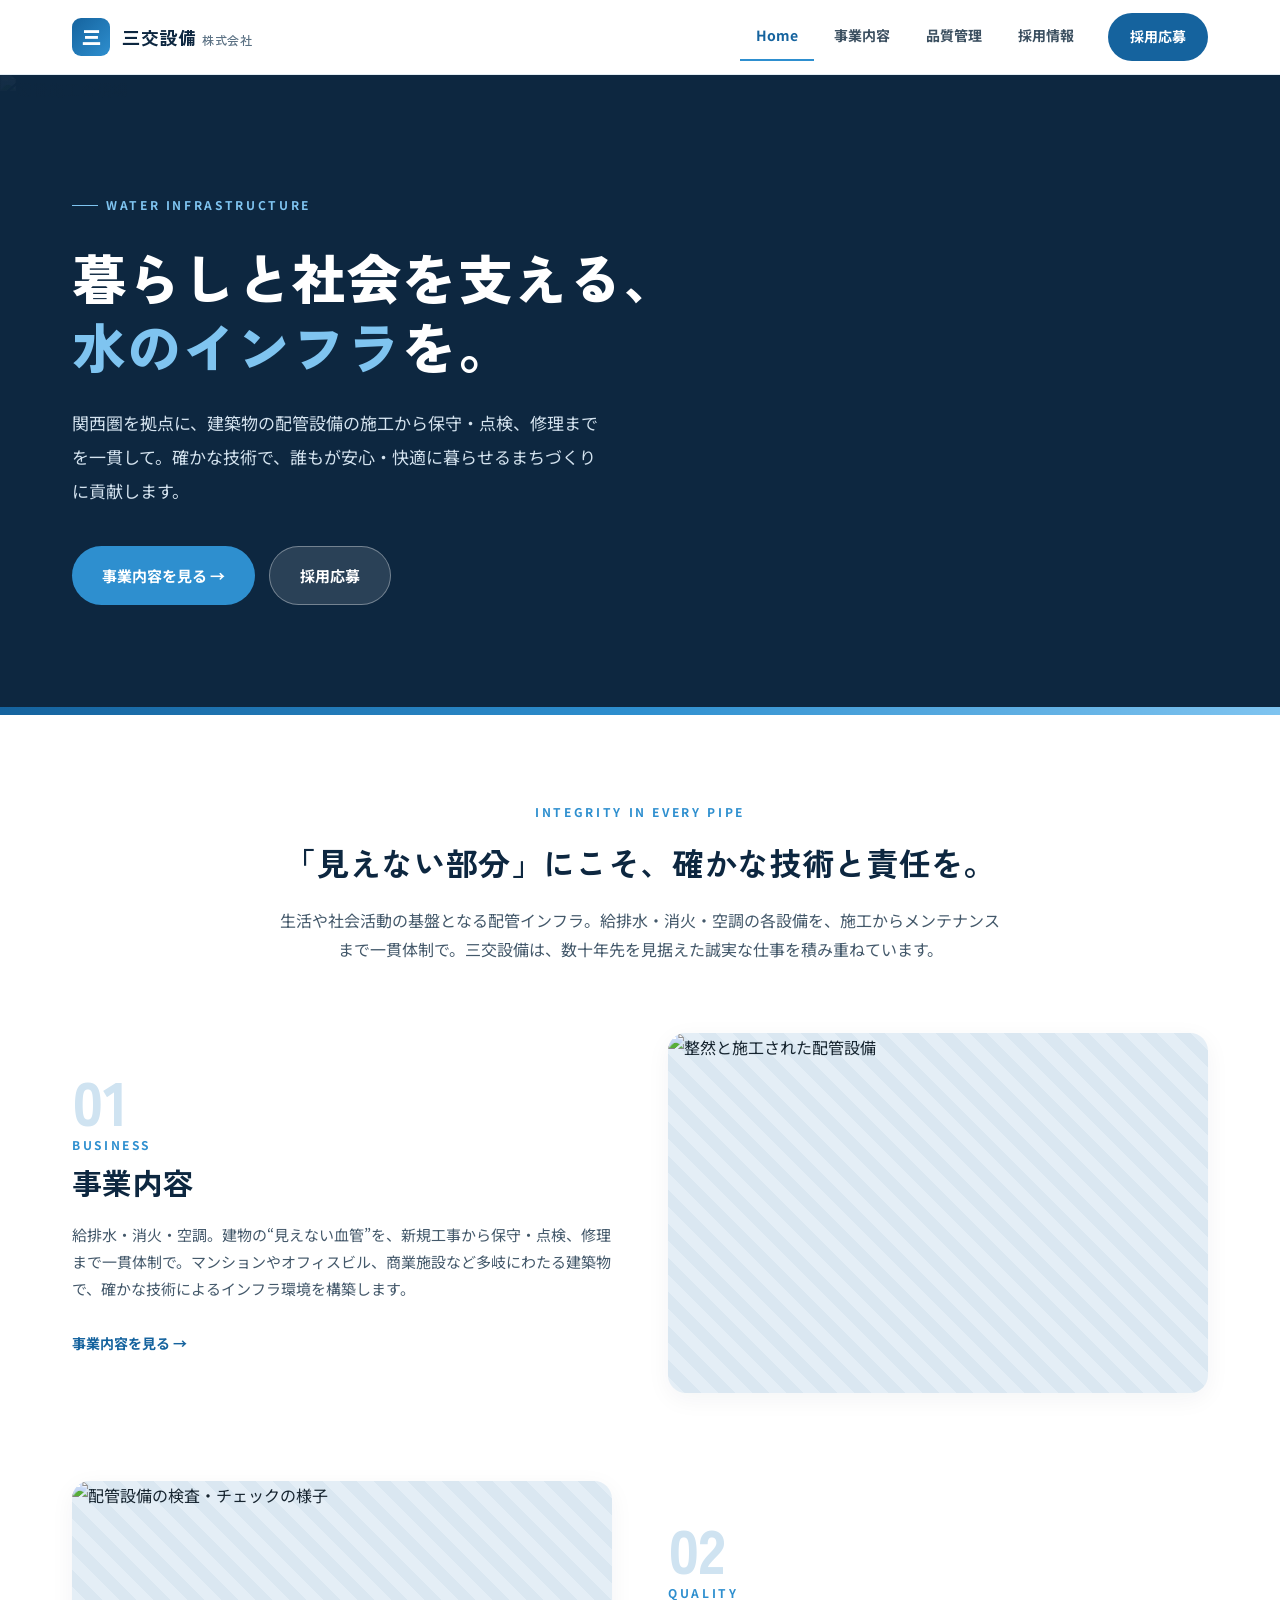
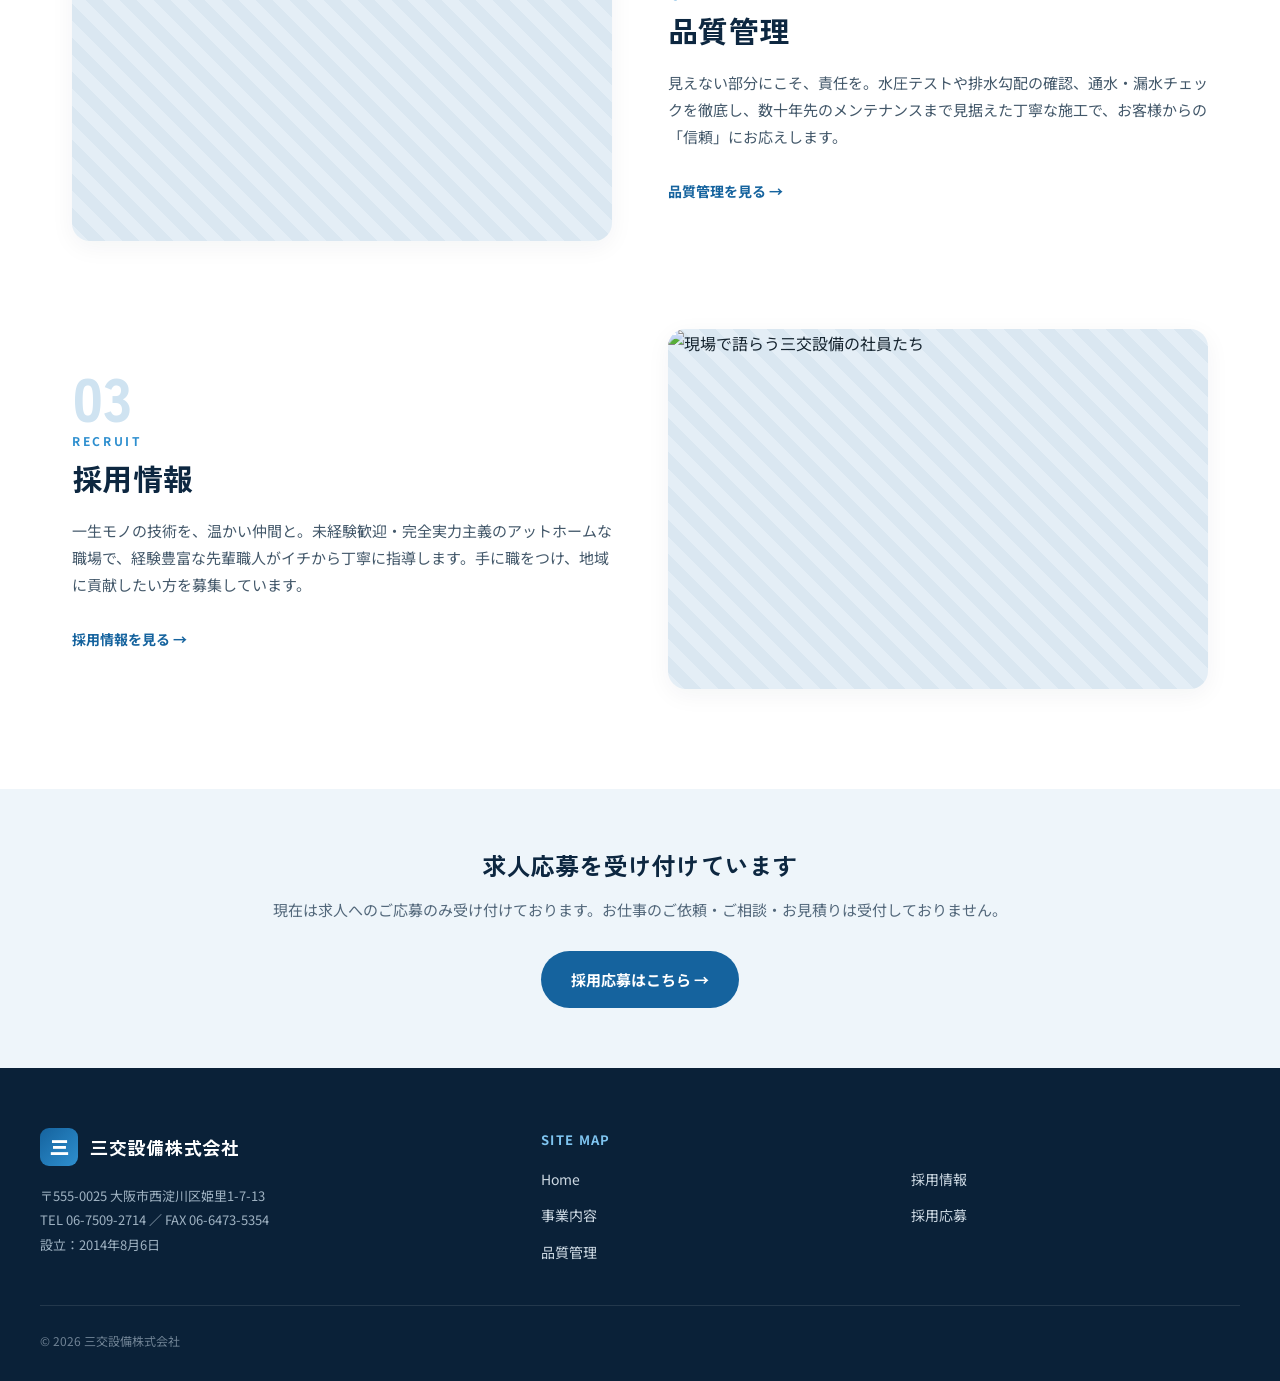
==== index.html @ 6657a8ba "feat: wire the recruitment form to a Google Apps Script endpoint" ====
<!DOCTYPE html>
<html lang="ja">
<head>
  <meta charset="utf-8">
  <meta name="viewport" content="width=device-width, initial-scale=1">
  <title>三交設備株式会社 ｜ 暮らしと社会を支える水のインフラを</title>
  <meta name="description" content="関西圏を拠点に、給排水・消火・空調の配管設備の施工から保守・点検、修理までを一貫して。確かな技術で安心・快適なまちづくりに貢献する三交設備株式会社のコーポレートサイトです。">
  <meta name="theme-color" content="#0d2740">
  <link rel="icon" href="assets/favicon.svg">
  <link rel="canonical" href="https://sanko-setsubi-corp.com/">
  <meta property="og:type" content="website">
  <meta property="og:site_name" content="三交設備株式会社">
  <meta property="og:locale" content="ja_JP">
  <meta property="og:url" content="https://sanko-setsubi-corp.com/">
  <meta property="og:title" content="三交設備株式会社 ｜ 暮らしと社会を支える水のインフラを">
  <meta property="og:description" content="関西圏を拠点に、給排水・消火・空調の配管設備の施工から保守・点検、修理までを一貫して。確かな技術で安心・快適なまちづくりに貢献します。">
  <meta property="og:image" content="https://sanko-setsubi-corp.com/assets/images/hero-piping.jpeg">
  <meta name="twitter:card" content="summary_large_image">
  <link rel="preconnect" href="https://fonts.googleapis.com">
  <link rel="preconnect" href="https://fonts.gstatic.com" crossorigin>
  <link href="https://fonts.googleapis.com/css2?family=Zen+Kaku+Gothic+New:wght@400;500;700;900&family=Noto+Sans+JP:wght@400;500;700&display=swap" rel="stylesheet">
  <link rel="stylesheet" href="assets/css/styles.css">
  <script src="assets/js/main.js" defer></script>
  <script type="application/ld+json">
  {
    "@context": "https://schema.org",
    "@graph": [
      {
        "@type": ["Organization", "LocalBusiness", "Plumber"],
        "@id": "https://sanko-setsubi-corp.com/#organization",
        "name": "三交設備株式会社",
        "alternateName": "三交設備",
        "url": "https://sanko-setsubi-corp.com/",
        "image": "https://sanko-setsubi-corp.com/assets/images/hero-piping.jpeg",
        "description": "関西圏を拠点に、給排水衛生設備・消火設備・空調設備の配管工事の施工から保守・点検、修理までを一貫して手がける設備工事会社です。",
        "telephone": "+81-6-7509-2714",
        "faxNumber": "+81-6-6473-5354",
        "email": "sanko_watanabe@maia.eonet.ne.jp",
        "foundingDate": "2014-08-06",
        "address": {
          "@type": "PostalAddress",
          "postalCode": "555-0025",
          "addressCountry": "JP",
          "addressRegion": "大阪府",
          "addressLocality": "大阪市西淀川区",
          "streetAddress": "姫里1-7-13"
        },
        "areaServed": {
          "@type": "Place",
          "name": "近畿圏"
        },
        "openingHoursSpecification": [
          {
            "@type": "OpeningHoursSpecification",
            "dayOfWeek": ["Monday", "Tuesday", "Wednesday", "Thursday", "Friday", "Saturday"],
            "opens": "08:00",
            "closes": "17:00"
          }
        ],
        "knowsAbout": ["給排水衛生設備工事", "消火設備配管工事", "空調配管設備工事"]
      },
      {
        "@type": "WebSite",
        "@id": "https://sanko-setsubi-corp.com/#website",
        "url": "https://sanko-setsubi-corp.com/",
        "name": "三交設備株式会社",
        "inLanguage": "ja",
        "publisher": { "@id": "https://sanko-setsubi-corp.com/#organization" }
      }
    ]
  }
  </script>
</head>
<body>
<div class="page">

  <!-- ============ HEADER ============ -->
  <header class="site-header">
    <div class="site-header__inner">
      <a class="brand" href="index.html">
        <span class="brand__mark">三</span>
        <span class="brand__name">三交設備<small>株式会社</small></span>
      </a>
      <button class="nav-toggle" type="button" aria-label="メニューを開閉" aria-expanded="false" aria-controls="site-nav">
        <span></span><span></span><span></span>
      </button>
      <nav class="nav" id="site-nav">
        <a class="nav__link is-active" href="index.html">Home</a>
        <a class="nav__link" href="business.html">事業内容</a>
        <a class="nav__link" href="quality.html">品質管理</a>
        <a class="nav__link" href="recruit.html">採用情報</a>
        <a class="nav__cta" href="contact.html">採用応募</a>
      </nav>
    </div>
  </header>

  <main class="main page-enter">

    <!-- HERO -->
    <section class="hero">
      <img class="hero__img" src="assets/images/hero-piping.jpeg" alt="配管施工の現場" width="1600" height="1066" fetchpriority="high">
      <div class="hero__overlay"></div>
      <div class="hero__inner">
        <div class="hero__content">
          <div class="hero__eyebrow">WATER INFRASTRUCTURE</div>
          <h1 class="hero__title">暮らしと社会を支える、<br><em>水のインフラ</em>を。</h1>
          <p class="hero__text">関西圏を拠点に、建築物の配管設備の施工から保守・点検、修理までを一貫して。確かな技術で、誰もが安心・快適に暮らせるまちづくりに貢献します。</p>
          <div class="hero__actions">
            <a class="btn btn--accent" href="business.html">事業内容を見る →</a>
            <a class="btn btn--ghost" href="contact.html">採用応募</a>
          </div>
        </div>
      </div>
      <div class="hero__bar"></div>
    </section>

    <!-- INTRO -->
    <section class="intro">
      <div class="eyebrow">INTEGRITY IN EVERY PIPE</div>
      <h2>「見えない部分」にこそ、確かな技術と責任を。</h2>
      <p>生活や社会活動の基盤となる配管インフラ。給排水・消火・空調の各設備を、施工からメンテナンスまで一貫体制で。三交設備は、数十年先を見据えた誠実な仕事を積み重ねています。</p>
    </section>

    <!-- FEATURE ROWS（交互フルワイド） -->
    <section class="features">

      <a class="feature" href="business.html">
        <div class="feature__text">
          <div class="feature__num">01</div>
          <div class="eyebrow">BUSINESS</div>
          <h2>事業内容</h2>
          <p>給排水・消火・空調。建物の“見えない血管”を、新規工事から保守・点検、修理まで一貫体制で。マンションやオフィスビル、商業施設など多岐にわたる建築物で、確かな技術によるインフラ環境を構築します。</p>
          <span class="text-link">事業内容を見る →</span>
        </div>
        <div class="feature__media media">
          <img loading="lazy" src="assets/images/piping-installation.jpeg" alt="整然と施工された配管設備" width="1600" height="1066">
        </div>
      </a>

      <a class="feature feature--reverse" href="quality.html">
        <div class="feature__media media">
          <img loading="lazy" src="assets/images/quality-inspection.jpeg" alt="配管設備の検査・チェックの様子" width="1600" height="1017">
        </div>
        <div class="feature__text">
          <div class="feature__num">02</div>
          <div class="eyebrow">QUALITY</div>
          <h2>品質管理</h2>
          <p>見えない部分にこそ、責任を。水圧テストや排水勾配の確認、通水・漏水チェックを徹底し、数十年先のメンテナンスまで見据えた丁寧な施工で、お客様からの「信頼」にお応えします。</p>
          <span class="text-link">品質管理を見る →</span>
        </div>
      </a>

      <a class="feature" href="recruit.html">
        <div class="feature__text">
          <div class="feature__num">03</div>
          <div class="eyebrow">RECRUIT</div>
          <h2>採用情報</h2>
          <p>一生モノの技術を、温かい仲間と。未経験歓迎・完全実力主義のアットホームな職場で、経験豊富な先輩職人がイチから丁寧に指導します。手に職をつけ、地域に貢献したい方を募集しています。</p>
          <span class="text-link">採用情報を見る →</span>
        </div>
        <div class="feature__media media">
          <img loading="lazy" src="assets/images/team.jpeg" alt="現場で語らう三交設備の社員たち" width="1000" height="667">
        </div>
      </a>

    </section>

    <!-- CLOSING CTA -->
    <div class="cta-band">
      <h3>求人応募を受け付けています</h3>
      <p>現在は求人へのご応募のみ受け付けております。お仕事のご依頼・ご相談・お見積りは受付しておりません。</p>
      <a class="btn btn--primary" href="contact.html">採用応募はこちら →</a>
    </div>

  </main>

  <!-- ============ FOOTER ============ -->
  <footer class="site-footer">
    <div class="site-footer__grid">
      <div>
        <div class="site-footer__brand">
          <span class="brand__mark">三</span>
          <span class="brand__name">三交設備株式会社</span>
        </div>
        <p class="site-footer__addr">〒555-0025 大阪市西淀川区姫里1-7-13<br>TEL 06-7509-2714 ／ FAX 06-6473-5354<br>設立：2014年8月6日</p>
      </div>
      <div>
        <div class="site-footer__col-title">SITE MAP</div>
        <div class="site-footer__links">
          <a href="index.html">Home</a>
          <a href="business.html">事業内容</a>
          <a href="quality.html">品質管理</a>
        </div>
      </div>
      <div>
        <div class="site-footer__col-title">&nbsp;</div>
        <div class="site-footer__links">
          <a href="recruit.html">採用情報</a>
          <a href="contact.html">採用応募</a>
        </div>
      </div>
    </div>
    <div class="site-footer__copy">© 2026 三交設備株式会社</div>
  </footer>

</div>
</body>
</html>
---- assets/css/styles.css ----
/* =========================================================================
   三交設備株式会社 コーポレートサイト — 共通スタイル
   デザイントークンは docs/design-reference.md を参照
   ========================================================================= */

:root {
  /* Colors */
  --navy:          #0d2740;  /* メインダークネイビー */
  --navy-deep:     #0a2138;  /* フッター背景 */
  --navy-mid:      #16527f;  /* グラデーション用ミドルブルー */
  --blue:          #15639e;  /* プライマリブルー */
  --blue-hover:    #0d4f82;  /* プライマリブルー hover */
  --blue-accent:   #2e8fcf;  /* アクセントブルー */
  --blue-accent-h: #3ba0e0;  /* アクセントブルー hover */
  --blue-light:    #7fc4f0;  /* ライトブルー（ダーク背景上） */
  --pale-1:        #cfe3f1;
  --pale-2:        #cfe0ee;
  --pale-3:        #cdd9e3;
  --bg-tint:       #eef5fa;  /* 薄いブルー背景 */
  --bg-tint-2:     #f6fafd;  /* さらに薄いブルー背景 */

  --ink:           #16242f;  /* 本文デフォルト */
  --ink-1:         #43586a;
  --ink-2:         #52677a;
  --ink-3:         #26384a;
  --muted-1:       #6a7d8c;
  --muted-2:       #90a1ae;
  --muted-3:       #9fb2c2;
  --muted-4:       #6f8294;

  --border:        #e2ecf3;
  --border-input:  #d7e3ec;

  --error:         #d4543a;
  --success:       #1d7a45;
  --success-bg:    #eef9f1;
  --success-border:#bfe0c9;

  /* Layout */
  --maxw:          1200px;
  --pad-x:         32px;

  --radius-card:   18px;
  --radius-sm:     14px;
  --shadow-card:   0 6px 24px rgba(13, 39, 64, .05);
  --shadow-card-h: 0 14px 40px rgba(13, 39, 64, .12);

  --header-h:      74px;

  --font-head: 'Zen Kaku Gothic New', sans-serif;
  --font-body: 'Noto Sans JP', sans-serif;

  /* Placeholder stripe (画像未差し替え時のフォールバック) */
  --stripe: repeating-linear-gradient(45deg, #e4eef6 0, #e4eef6 12px, #dae7f1 12px, #dae7f1 24px);
}

* { box-sizing: border-box; margin: 0; padding: 0; }

html { scroll-behavior: smooth; }

body {
  font-family: var(--font-body);
  color: var(--ink);
  background: #fff;
  -webkit-font-smoothing: antialiased;
  line-height: 1.8;
}

h1, h2, h3, h4 {
  font-family: var(--font-head);
  line-height: 1.35;
  letter-spacing: .01em;
}

img { display: block; max-width: 100%; }

a { color: inherit; text-decoration: none; }

button {
  font-family: inherit;
  cursor: pointer;
  border: none;
  background: none;
  color: inherit;
}

@keyframes fadeUp {
  from { opacity: 0; transform: translateY(18px); }
  to   { opacity: 1; transform: translateY(0); }
}

/* ---- Layout helpers ---------------------------------------------------- */
.page { min-height: 100vh; display: flex; flex-direction: column; background: #fff; }
.main { flex: 1; }
.container { max-width: var(--maxw); margin: 0 auto; padding: 0 var(--pad-x); }
.page-enter { animation: fadeUp .5s ease both; }

.eyebrow {
  font-size: 12px;
  font-weight: 700;
  letter-spacing: .22em;
  color: var(--blue-accent);
}
.eyebrow--light { color: var(--blue-light); }
.eyebrow--center { text-align: center; }

/* ---- Buttons ----------------------------------------------------------- */
.btn {
  display: inline-flex;
  align-items: center;
  justify-content: center;
  gap: 8px;
  font-weight: 700;
  border-radius: 999px;
  transition: background .2s ease, color .2s ease, box-shadow .2s ease, transform .2s ease;
}
.btn--primary { padding: 15px 30px; background: var(--blue); color: #fff; font-size: 15px; }
.btn--primary:hover { background: var(--blue-hover); }
.btn--accent { padding: 15px 30px; background: var(--blue-accent); color: #fff; font-size: 15px; }
.btn--accent:hover { background: var(--blue-accent-h); }
.btn--ghost {
  padding: 15px 30px;
  background: rgba(255, 255, 255, .12);
  color: #fff;
  font-size: 15px;
  border: 1px solid rgba(255, 255, 255, .35);
}
.btn--ghost:hover { background: rgba(255, 255, 255, .22); }
.btn--lg { padding: 16px 38px; font-size: 16px; }

.text-link {
  align-self: flex-start;
  color: var(--blue);
  font-weight: 700;
  font-size: 14px;
  display: inline-flex;
  gap: 6px;
  align-items: center;
  transition: gap .2s ease;
}
.text-link:hover { gap: 11px; }

/* ---- Header ------------------------------------------------------------ */
.site-header {
  position: sticky;
  top: 0;
  z-index: 50;
  background: rgba(255, 255, 255, .92);
  backdrop-filter: blur(10px);
  border-bottom: 1px solid var(--border);
}
.site-header__inner {
  max-width: var(--maxw);
  margin: 0 auto;
  padding: 0 var(--pad-x);
  height: var(--header-h);
  display: flex;
  align-items: center;
  justify-content: space-between;
  gap: 24px;
}
.brand { display: flex; align-items: center; gap: 12px; }
.brand__mark {
  display: flex;
  align-items: center;
  justify-content: center;
  width: 38px;
  height: 38px;
  border-radius: 9px;
  background: linear-gradient(135deg, var(--blue), var(--blue-accent));
  color: #fff;
  font-family: var(--font-head);
  font-weight: 900;
  font-size: 19px;
}
.brand__name {
  font-family: var(--font-head);
  font-weight: 700;
  font-size: 18px;
  color: var(--navy);
  letter-spacing: .04em;
}
.brand__name small { font-size: 12px; font-weight: 500; color: #5b7184; margin-left: 5px; }

.nav { display: flex; align-items: center; gap: 4px; }
.nav__link {
  padding: 10px 16px;
  font-size: 14px;
  font-weight: 700;
  color: #3b4f60;
  border-bottom: 2px solid transparent;
  transition: color .2s ease;
}
.nav__link:hover { color: var(--blue); }
.nav__link.is-active { color: var(--blue); border-bottom-color: var(--blue-accent); }
.nav__cta {
  margin-left: 14px;
  padding: 11px 22px;
  border-radius: 999px;
  background: var(--blue);
  color: #fff;
  font-weight: 700;
  font-size: 14px;
  transition: background .2s ease;
}
.nav__cta:hover { background: var(--blue-hover); }

.nav-toggle { display: none; flex-direction: column; gap: 5px; padding: 8px; }
.nav-toggle span { display: block; width: 24px; height: 2px; background: var(--navy); border-radius: 2px; }

/* ---- Footer ------------------------------------------------------------ */
.site-footer { background: var(--navy-deep); color: var(--pale-3); padding: 60px var(--pad-x) 30px; }
.site-footer__grid {
  max-width: var(--maxw);
  margin: 0 auto;
  display: grid;
  grid-template-columns: 1.4fr 1fr 1fr;
  gap: 40px;
  padding-bottom: 40px;
  border-bottom: 1px solid rgba(255, 255, 255, .1);
}
.site-footer__brand { display: flex; align-items: center; gap: 12px; margin-bottom: 18px; }
.site-footer__brand .brand__name { color: #fff; }
.site-footer__addr { font-size: 13px; line-height: 1.9; color: var(--muted-3); }
.site-footer__col-title {
  font-size: 13px;
  font-weight: 700;
  color: var(--blue-light);
  margin-bottom: 16px;
  letter-spacing: .1em;
  min-height: 19px;
}
.site-footer__links { display: flex; flex-direction: column; gap: 11px; align-items: flex-start; }
.site-footer__links a { font-size: 14px; color: var(--pale-3); transition: color .2s ease; }
.site-footer__links a:hover { color: #fff; }
.site-footer__copy { max-width: var(--maxw); margin: 24px auto 0; font-size: 12px; color: var(--muted-4); }

/* ---- Page header band (Business / Quality / Contact) ------------------- */
.page-head {
  background: linear-gradient(120deg, var(--navy), var(--navy-mid));
  color: #fff;
  padding: 78px var(--pad-x) 64px;
}
.page-head__title { font-size: 40px; font-weight: 900; margin: 16px 0 20px; }
.page-head__lead { font-size: 16px; color: var(--pale-2); max-width: 760px; }
.page-head--photo { position: relative; overflow: hidden; }
.page-head--photo .container { position: relative; z-index: 1; }
.page-head__img { position: absolute; inset: 0; width: 100%; height: 100%; object-fit: cover; opacity: .28; }
.page-head__overlay {
  position: absolute; inset: 0;
  background: linear-gradient(120deg, rgba(13,39,64,.92) 0%, rgba(22,82,127,.72) 100%);
}

/* ---- Image helpers ----------------------------------------------------- */
.media {
  background: var(--stripe) center / cover no-repeat;
  background-color: var(--bg-tint);
}
.media img { width: 100%; height: 100%; object-fit: cover; }

/* =========================================================================
   HOME
   ========================================================================= */
.hero {
  position: relative;
  min-height: 640px;
  display: flex;
  align-items: center;
  overflow: hidden;
  background: var(--navy);
}
.hero__img { position: absolute; inset: 0; width: 100%; height: 100%; object-fit: cover; opacity: .42; }
.hero__overlay {
  position: absolute; inset: 0;
  background: linear-gradient(100deg, rgba(13,39,64,.92) 0%, rgba(13,39,64,.6) 48%, rgba(13,39,64,.15) 100%);
}
.hero__inner { position: relative; max-width: var(--maxw); margin: 0 auto; padding: 0 var(--pad-x); width: 100%; }
.hero__content { max-width: 660px; color: #fff; }
.hero__eyebrow {
  display: inline-flex; align-items: center; gap: 8px;
  font-size: 12px; font-weight: 700; letter-spacing: .22em;
  color: var(--blue-light); margin-bottom: 26px;
}
.hero__eyebrow::before { content: ""; width: 26px; height: 1px; background: var(--blue-light); }
.hero__title { font-size: 54px; font-weight: 900; line-height: 1.28; letter-spacing: .02em; margin-bottom: 26px; }
.hero__title em { font-style: normal; color: var(--blue-light); }
.hero__text { font-size: 17px; line-height: 2; color: #d4e3ef; max-width: 540px; margin-bottom: 38px; }
.hero__actions { display: flex; gap: 14px; flex-wrap: wrap; }
.hero__bar { position: absolute; bottom: 0; left: 0; right: 0; height: 8px;
  background: linear-gradient(90deg, var(--blue), var(--blue-accent), var(--blue-light)); }

.intro { max-width: 1000px; margin: 0 auto; padding: 86px var(--pad-x) 30px; text-align: center; }
.intro h2 { font-size: 32px; font-weight: 700; color: var(--navy); margin: 18px 0 22px; }
.intro p { font-size: 16px; color: var(--ink-1); max-width: 720px; margin: 0 auto; }

/* Alternating full-width feature rows（Home / 採用情報で共用） */
.features { max-width: var(--maxw); margin: 0 auto; padding: 40px var(--pad-x) 100px; display: flex; flex-direction: column; gap: 88px; }
.feature {
  display: grid; grid-template-columns: 1fr 1fr; gap: 56px; align-items: center;
  color: inherit;
}
.feature--reverse .feature__media { order: 1; }
.feature--reverse .feature__text { order: 2; }
.feature__media { height: 360px; border-radius: var(--radius-card); overflow: hidden; box-shadow: var(--shadow-card); }
.feature__media img { transition: transform .5s ease; }
.feature:hover .feature__media img { transform: scale(1.05); }
.feature__num { font-family: var(--font-head); font-weight: 900; font-size: 60px; color: var(--pale-1); line-height: 1; margin-bottom: 4px; }
.feature__text h2 { font-size: 30px; font-weight: 700; color: var(--navy); margin: 6px 0 18px; }
.feature__text p { font-size: 15px; color: var(--ink-1); margin-bottom: 26px; }
a.feature:hover .text-link { gap: 11px; }

/* 単独のワイド写真帯 */
.photo-band { max-width: var(--maxw); margin: 0 auto; padding: 0 var(--pad-x); }
.photo-band__frame { height: 380px; border-radius: var(--radius-card); overflow: hidden; box-shadow: var(--shadow-card); }

/* =========================================================================
   BUSINESS
   ========================================================================= */
.biz-list { max-width: 1100px; margin: 0 auto; padding: 80px var(--pad-x) 96px; display: flex; flex-direction: column; gap: 64px; }
.biz-row { display: grid; grid-template-columns: 1.1fr 1fr; gap: 46px; align-items: center; }
.biz-row--reverse { grid-template-columns: 1fr 1.1fr; }
.biz-row--reverse .biz-row__media { order: 1; }
.biz-row--reverse .biz-row__text { order: 2; }
.biz-row__text h2 { font-size: 27px; font-weight: 700; color: var(--navy); margin: 14px 0 18px; }
.biz-row__text p { font-size: 15px; color: var(--ink-1); }
.biz-row__media { height: 280px; border-radius: 16px; overflow: hidden; }

.cta-band { background: var(--bg-tint); padding: 60px var(--pad-x); text-align: center; }
.cta-band h3 { font-size: 24px; font-weight: 700; color: var(--navy); margin-bottom: 14px; }
.cta-band p { font-size: 15px; color: var(--ink-2); margin-bottom: 28px; }

/* =========================================================================
   QUALITY
   ========================================================================= */
.quality-list { max-width: 1080px; margin: 0 auto; padding: 80px var(--pad-x) 60px; display: flex; flex-direction: column; gap: 30px; }
.quality-card {
  display: grid; grid-template-columns: 64px 1fr; gap: 26px; align-items: start;
  border: 1px solid var(--border); border-radius: var(--radius-card);
  padding: 38px 40px; background: #fff; box-shadow: var(--shadow-card);
}
.quality-card__num {
  width: 64px; height: 64px; border-radius: var(--radius-sm); background: var(--bg-tint);
  display: flex; align-items: center; justify-content: center;
  font-family: var(--font-head); font-weight: 900; font-size: 24px; color: var(--blue);
}
.quality-card h2 { font-size: 23px; font-weight: 700; color: var(--navy); margin-bottom: 14px; }
.quality-card p { font-size: 15px; color: var(--ink-1); margin-bottom: 18px; }
.quality-card p:last-child { margin-bottom: 0; }
.badges { display: flex; gap: 10px; flex-wrap: wrap; }
.badge { font-size: 12px; font-weight: 700; color: var(--blue); background: var(--bg-tint); padding: 7px 14px; border-radius: 999px; }

.quality-media { max-width: 1080px; margin: 0 auto; padding: 0 var(--pad-x) 96px; }
.quality-media__frame { height: 300px; border-radius: var(--radius-card); overflow: hidden; }

/* =========================================================================
   RECRUIT
   ========================================================================= */
.recruit-hero {
  position: relative; min-height: 420px; display: flex; align-items: center;
  overflow: hidden; background: var(--navy);
}
.recruit-hero__img { position: absolute; inset: 0; width: 100%; height: 100%; object-fit: cover; opacity: .4; }
.recruit-hero__overlay {
  position: absolute; inset: 0;
  background: linear-gradient(100deg, rgba(13,39,64,.96), rgba(21,99,158,.55));
}
.recruit-hero__inner { position: relative; max-width: var(--maxw); margin: 0 auto; padding: 60px var(--pad-x); width: 100%; color: #fff; }
.recruit-hero__title { font-size: 46px; font-weight: 900; margin: 18px 0; }
.recruit-hero__lead { font-size: 16px; color: var(--pale-2); max-width: 620px; }

.section { max-width: 1080px; margin: 0 auto; padding: 80px var(--pad-x) 24px; }
.section__title { font-size: 28px; font-weight: 700; color: var(--navy); text-align: center; margin: 12px 0 40px; }

.persona-grid { display: grid; grid-template-columns: repeat(3, 1fr); gap: 24px; }
.persona {
  display: flex; flex-direction: column; align-items: center; text-align: center;
  border: 1px solid var(--border); border-radius: var(--radius-card);
  padding: 44px 30px 38px; background: #fff;
  box-shadow: var(--shadow-card);
  transition: transform .25s ease, box-shadow .25s ease;
}
.persona:hover { transform: translateY(-4px); box-shadow: var(--shadow-card-h); }
.persona__icon {
  width: 60px; height: 60px; border-radius: 50%;
  background: var(--bg-tint); color: var(--blue);
  display: flex; align-items: center; justify-content: center;
  margin-bottom: 22px;
}
.persona__icon svg { width: 28px; height: 28px; }
.persona__title { font-family: var(--font-head); font-size: 20px; font-weight: 700; color: var(--navy); margin-bottom: 10px; }
.persona p { font-size: 14px; font-weight: 500; color: var(--ink-2); line-height: 1.9; }

.reasons-band { background: var(--bg-tint); margin-top: 70px; padding: 74px var(--pad-x); }
.reasons-band__inner { max-width: 1080px; margin: 0 auto; }
.reasons { display: flex; flex-direction: column; gap: 72px; }

.requirements { max-width: 920px; margin: 0 auto; padding: 80px var(--pad-x) 30px; }
.req-table { border: 1px solid var(--border); border-radius: 16px; overflow: hidden; }
.req-row { display: grid; grid-template-columns: 200px 1fr; border-bottom: 1px solid #eef2f6; }
.req-row:last-child { border-bottom: none; }
.req-row__key { background: var(--bg-tint-2); padding: 18px 24px; font-weight: 700; font-size: 14px; color: var(--navy); }
.req-row__val { padding: 18px 24px; font-size: 14px; color: var(--ink-1); }

.recruit-cta { text-align: center; padding: 20px var(--pad-x) 96px; }
.recruit-cta p { font-size: 13px; color: #7a8a99; margin-top: 16px; }

/* =========================================================================
   CONTACT
   ========================================================================= */
.contact-grid {
  max-width: 1080px; margin: 0 auto; padding: 80px var(--pad-x) 96px;
  display: grid; grid-template-columns: 1fr 1fr; gap: 56px; align-items: start;
}
.contact-col h2 { font-size: 22px; font-weight: 700; color: var(--navy); margin-bottom: 26px; }
.contact-info { display: flex; flex-direction: column; gap: 18px; }
.info-card { border: 1px solid var(--border); border-radius: var(--radius-sm); padding: 24px 26px; }
.info-card--accent { background: var(--bg-tint-2); }
.info-card__label { font-size: 12px; font-weight: 700; letter-spacing: .1em; color: var(--blue-accent); margin-bottom: 6px; }
.info-card__tel { font-family: var(--font-head); font-weight: 900; font-size: 30px; color: var(--navy); }
.info-card__tel a { color: inherit; }
.info-card__sub { font-size: 13px; color: var(--muted-1); margin-top: 4px; }
.info-card__val { font-weight: 700; font-size: 16px; color: var(--navy); }
.info-card__val--break { word-break: break-all; }
.info-card__val--lg { font-size: 19px; }
.info-card__addr { font-size: 15px; color: var(--ink-1); }

.form { display: flex; flex-direction: column; gap: 18px; }
.field label { display: block; font-size: 13px; font-weight: 700; color: var(--navy); margin-bottom: 7px; }
.field .req { color: var(--error); }
.field input, .field select, .field textarea {
  width: 100%; padding: 13px 15px; border: 1px solid var(--border-input);
  border-radius: 10px; font-size: 14px; font-family: inherit; background: #fff;
}
.field textarea { resize: vertical; }
.field input:focus, .field select:focus, .field textarea:focus { border-color: var(--blue-accent); outline: none; }
.form__submit { padding: 15px; border-radius: 10px; background: var(--blue); color: #fff; font-weight: 700; font-size: 15px; margin-top: 4px; transition: background .2s ease; }
.form__submit:hover { background: var(--blue-hover); }
.form__submit:disabled { background: var(--muted-2); cursor: default; }
/* ハニーポット: 支援技術・視覚の双方から隠す（display:none だとボットに見抜かれる） */
.form__hp { position: absolute; left: -9999px; width: 1px; height: 1px; overflow: hidden; }
.form__error { font-size: 13px; color: var(--error); font-weight: 500; }
.form__note { font-size: 12px; color: var(--muted-2); }

.form-success {
  border: 1px solid var(--success-border); background: var(--success-bg);
  border-radius: var(--radius-sm); padding: 40px 30px; text-align: center;
}
.form-success__icon { font-size: 40px; margin-bottom: 10px; color: var(--success); }
.form-success h3 { font-size: 19px; font-weight: 700; color: var(--success); margin-bottom: 8px; }
.form-success p { font-size: 14px; color: var(--ink-1); }

.contact-map { border-top: 1px solid var(--border); }
.contact-map iframe { display: block; width: 100%; height: 360px; border: 0; }

[hidden] { display: none !important; }

/* =========================================================================
   RESPONSIVE
   ========================================================================= */
@media (max-width: 900px) {
  :root { --pad-x: 22px; }

  /* Mobile nav */
  .nav-toggle { display: flex; }
  .nav {
    position: absolute; top: var(--header-h); left: 0; right: 0;
    flex-direction: column; align-items: stretch; gap: 0;
    background: #fff; border-bottom: 1px solid var(--border);
    padding: 8px var(--pad-x) 16px;
    box-shadow: 0 12px 24px rgba(13, 39, 64, .08);
  }
  .nav[hidden] { display: none; }
  .nav__link { padding: 14px 4px; border-bottom: 1px solid var(--border); border-radius: 0; }
  .nav__link.is-active { border-bottom-color: var(--border); }
  .nav__cta { margin: 12px 0 0; text-align: center; }

  .persona-grid { grid-template-columns: 1fr; }

  .site-footer__grid { grid-template-columns: 1fr; gap: 32px; }
  .site-footer__col-title { min-height: 0; }

  .features { gap: 56px; padding-bottom: 72px; }
  .feature,
  .feature--reverse { grid-template-columns: 1fr; gap: 22px; }
  .feature__media { order: -1; height: 240px; }
  .feature--reverse .feature__media { order: -1; }
  .feature--reverse .feature__text { order: 0; }
  .feature__num { font-size: 48px; }
  .feature__text h2 { font-size: 26px; }
  .reasons { gap: 48px; }
  .photo-band__frame { height: 240px; }

  .biz-row,
  .biz-row--reverse { grid-template-columns: 1fr; gap: 24px; }
  .biz-row--reverse .biz-row__media { order: 0; }
  .biz-row--reverse .biz-row__text { order: 0; }

  .quality-card { grid-template-columns: 1fr; gap: 18px; }
  .contact-grid { grid-template-columns: 1fr; gap: 40px; }

  .hero__title { font-size: 38px; }
  .hero__text { font-size: 16px; }
  .page-head__title { font-size: 30px; }
  .recruit-hero__title { font-size: 34px; }
  .intro h2 { font-size: 26px; }
  .req-row { grid-template-columns: 1fr; }
  .req-row__key { border-bottom: 1px solid #eef2f6; }
}

@media (max-width: 520px) {
  .hero__title { font-size: 30px; }
  .page-head { padding: 56px var(--pad-x) 44px; }
}
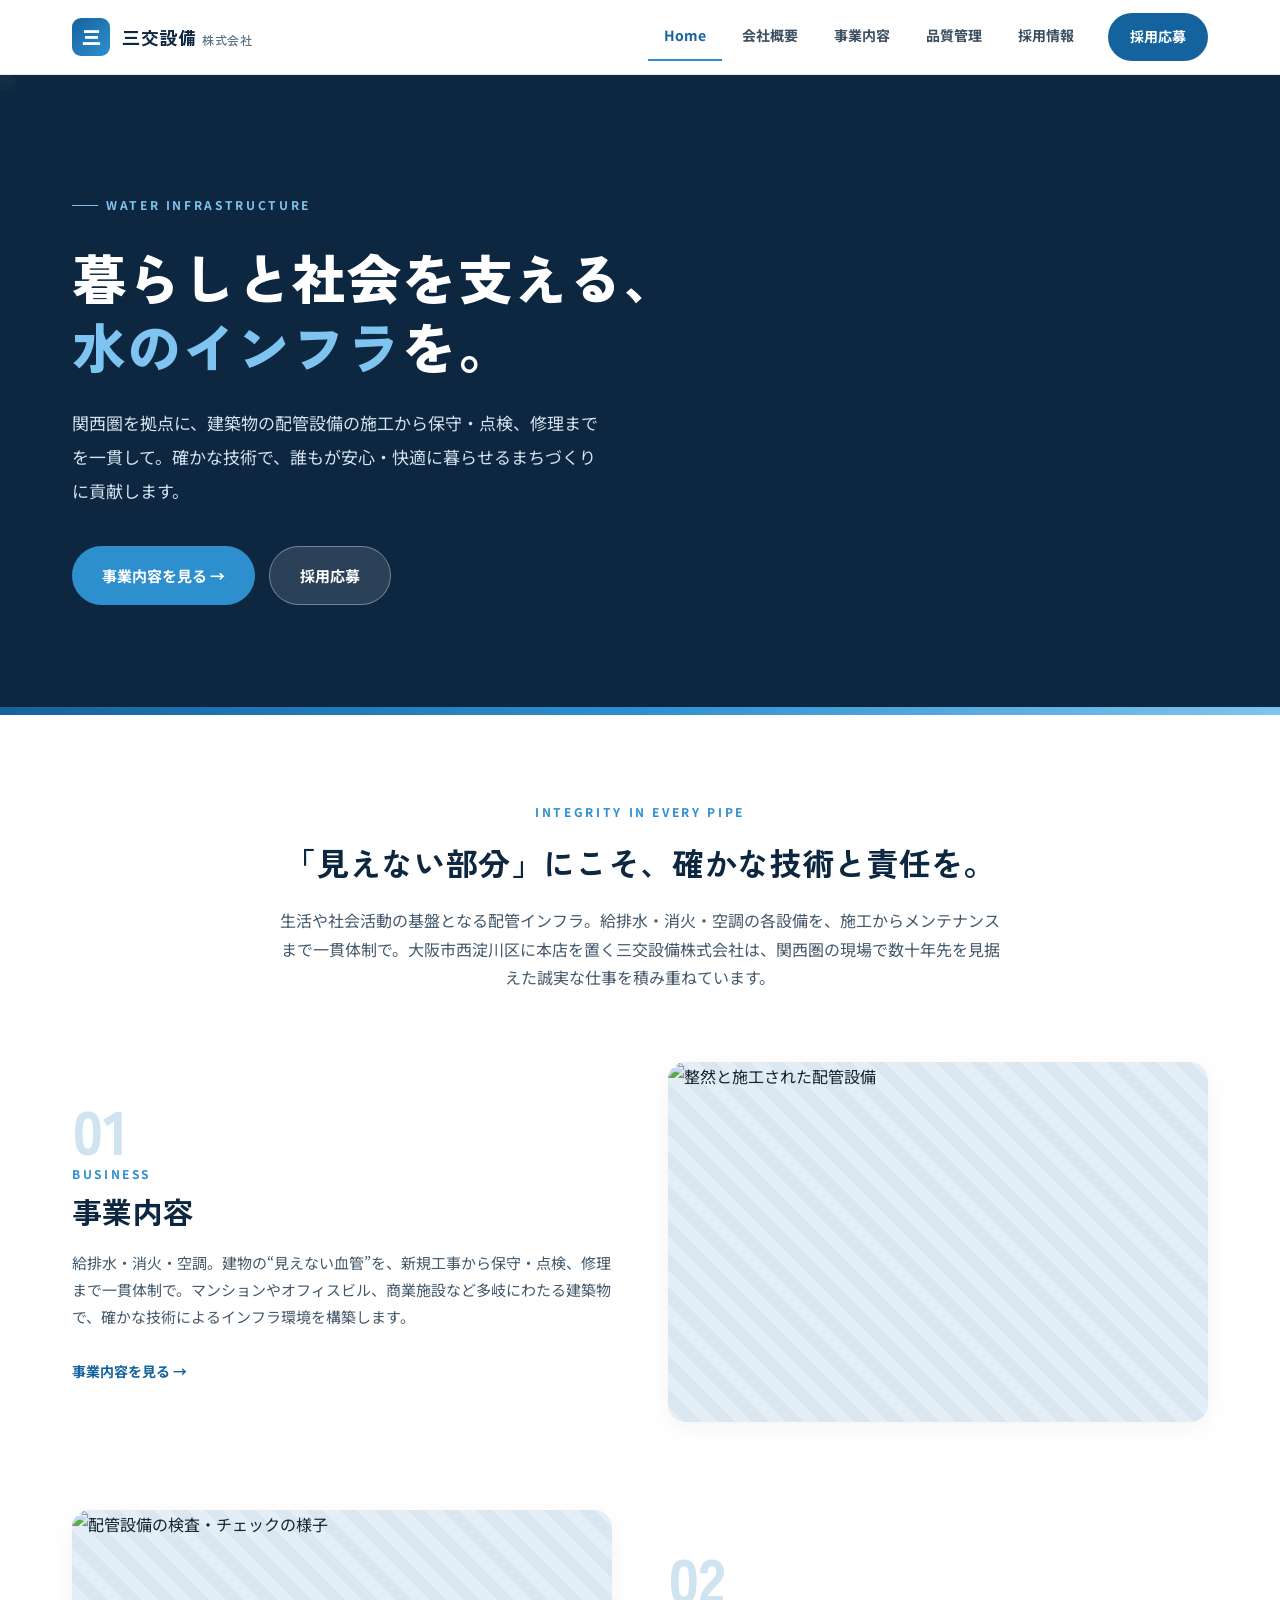
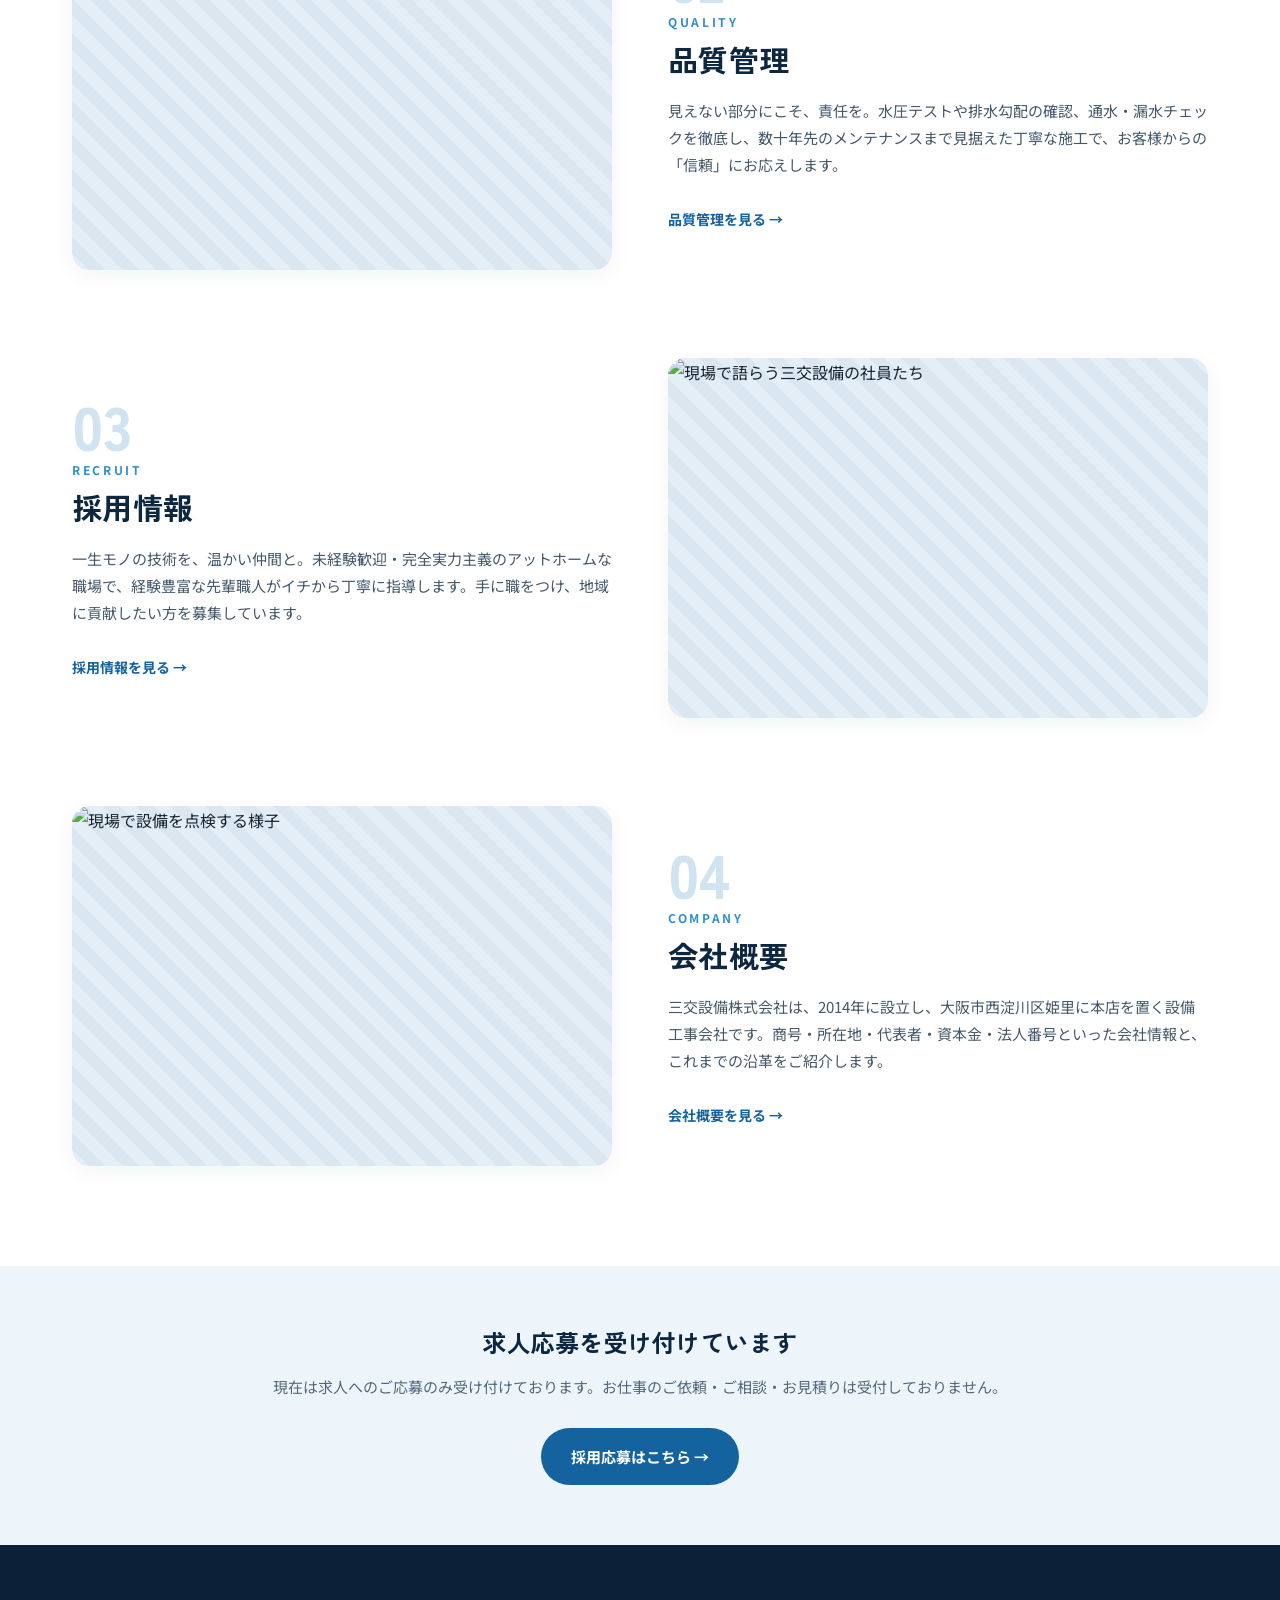
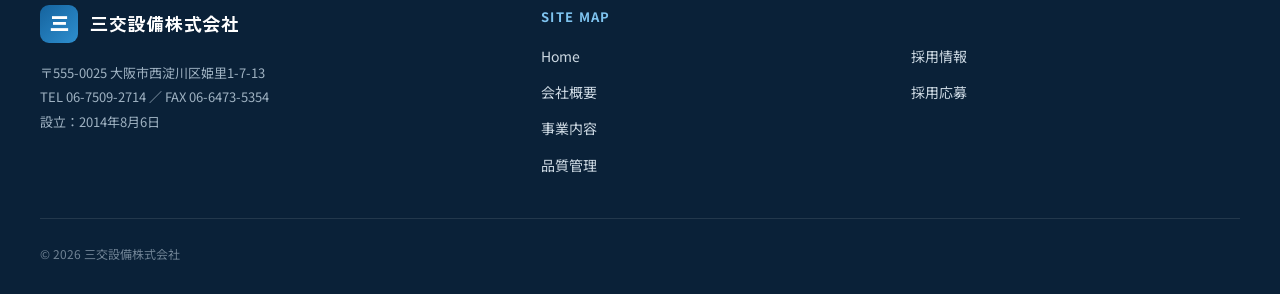
==== commit 482cc962: "feat: strengthen brand signals on the homepage" ====
--- a/index.html
+++ b/index.html
@@ -26,38 +26,105 @@
     "@context": "https://schema.org",
     "@graph": [
       {
-        "@type": ["Organization", "LocalBusiness", "Plumber"],
+        "@type": [
+          "Organization",
+          "LocalBusiness",
+          "Plumber"
+        ],
         "@id": "https://sanko-setsubi-corp.com/#organization",
         "name": "三交設備株式会社",
-        "alternateName": "三交設備",
+        "legalName": "三交設備株式会社",
+        "alternateName": [
+          "三交設備",
+          "サンコウセツビ",
+          "三交設備(株)"
+        ],
         "url": "https://sanko-setsubi-corp.com/",
+        "logo": {
+          "@type": "ImageObject",
+          "url": "https://sanko-setsubi-corp.com/assets/images/logo.svg",
+          "width": 512,
+          "height": 512
+        },
         "image": "https://sanko-setsubi-corp.com/assets/images/hero-piping.jpeg",
-        "description": "関西圏を拠点に、給排水衛生設備・消火設備・空調設備の配管工事の施工から保守・点検、修理までを一貫して手がける設備工事会社です。",
+        "description": "大阪市西淀川区に本店を置き、関西圏で給排水衛生設備・消火設備・空調設備の配管工事の施工から保守・点検、修理までを一貫して手がける設備工事会社です。",
         "telephone": "+81-6-7509-2714",
         "faxNumber": "+81-6-6473-5354",
         "email": "sanko_watanabe@maia.eonet.ne.jp",
         "foundingDate": "2014-08-06",
+        "taxID": "6120001185558",
+        "identifier": {
+          "@type": "PropertyValue",
+          "name": "法人番号",
+          "value": "6120001185558"
+        },
+        "numberOfEmployees": {
+          "@type": "QuantitativeValue",
+          "value": 10
+        },
+        "employee": {
+          "@type": "Person",
+          "name": "渡邊 壽樹",
+          "jobTitle": "代表者"
+        },
         "address": {
           "@type": "PostalAddress",
           "postalCode": "555-0025",
           "addressCountry": "JP",
           "addressRegion": "大阪府",
           "addressLocality": "大阪市西淀川区",
-          "streetAddress": "姫里1-7-13"
-        },
-        "areaServed": {
-          "@type": "Place",
-          "name": "近畿圏"
-        },
+          "streetAddress": "姫里1丁目7番13号"
+        },
+        "hasMap": "https://maps.google.com/maps?q=%E5%A4%A7%E9%98%AA%E5%B8%82%E8%A5%BF%E6%B7%80%E5%B7%9D%E5%8C%BA%E5%A7%AB%E9%87%8C1-7-13",
+        "sameAs": [
+          "https://www.houjin-bangou.nta.go.jp/henkorireki-johoto.html?selHouzinNo=6120001185558"
+        ],
+        "areaServed": [
+          {
+            "@type": "AdministrativeArea",
+            "name": "大阪府"
+          },
+          {
+            "@type": "AdministrativeArea",
+            "name": "兵庫県"
+          },
+          {
+            "@type": "AdministrativeArea",
+            "name": "京都府"
+          },
+          {
+            "@type": "AdministrativeArea",
+            "name": "奈良県"
+          },
+          {
+            "@type": "AdministrativeArea",
+            "name": "滋賀県"
+          },
+          {
+            "@type": "AdministrativeArea",
+            "name": "和歌山県"
+          }
+        ],
         "openingHoursSpecification": [
           {
             "@type": "OpeningHoursSpecification",
-            "dayOfWeek": ["Monday", "Tuesday", "Wednesday", "Thursday", "Friday", "Saturday"],
+            "dayOfWeek": [
+              "Monday",
+              "Tuesday",
+              "Wednesday",
+              "Thursday",
+              "Friday",
+              "Saturday"
+            ],
             "opens": "08:00",
             "closes": "17:00"
           }
         ],
-        "knowsAbout": ["給排水衛生設備工事", "消火設備配管工事", "空調配管設備工事"]
+        "knowsAbout": [
+          "給排水衛生設備工事",
+          "消火設備配管工事",
+          "空調配管設備工事"
+        ]
       },
       {
         "@type": "WebSite",
@@ -65,7 +132,9 @@
         "url": "https://sanko-setsubi-corp.com/",
         "name": "三交設備株式会社",
         "inLanguage": "ja",
-        "publisher": { "@id": "https://sanko-setsubi-corp.com/#organization" }
+        "publisher": {
+          "@id": "https://sanko-setsubi-corp.com/#organization"
+        }
       }
     ]
   }
@@ -86,6 +155,7 @@
       </button>
       <nav class="nav" id="site-nav">
         <a class="nav__link is-active" href="index.html">Home</a>
+        <a class="nav__link" href="company.html">会社概要</a>
         <a class="nav__link" href="business.html">事業内容</a>
         <a class="nav__link" href="quality.html">品質管理</a>
         <a class="nav__link" href="recruit.html">採用情報</a>
@@ -118,7 +188,7 @@
     <section class="intro">
       <div class="eyebrow">INTEGRITY IN EVERY PIPE</div>
       <h2>「見えない部分」にこそ、確かな技術と責任を。</h2>
-      <p>生活や社会活動の基盤となる配管インフラ。給排水・消火・空調の各設備を、施工からメンテナンスまで一貫体制で。三交設備は、数十年先を見据えた誠実な仕事を積み重ねています。</p>
+      <p>生活や社会活動の基盤となる配管インフラ。給排水・消火・空調の各設備を、施工からメンテナンスまで一貫体制で。大阪市西淀川区に本店を置く三交設備株式会社は、関西圏の現場で数十年先を見据えた誠実な仕事を積み重ねています。</p>
     </section>
 
     <!-- FEATURE ROWS（交互フルワイド） -->
@@ -160,6 +230,19 @@
         </div>
         <div class="feature__media media">
           <img loading="lazy" src="assets/images/team.jpeg" alt="現場で語らう三交設備の社員たち" width="1000" height="667">
+        </div>
+      </a>
+
+      <a class="feature feature--reverse" href="company.html">
+        <div class="feature__media media">
+          <img loading="lazy" src="assets/images/site-inspection.jpeg" alt="現場で設備を点検する様子" width="1600" height="1066">
+        </div>
+        <div class="feature__text">
+          <div class="feature__num">04</div>
+          <div class="eyebrow">COMPANY</div>
+          <h2>会社概要</h2>
+          <p>三交設備株式会社は、2014年に設立し、大阪市西淀川区姫里に本店を置く設備工事会社です。商号・所在地・代表者・資本金・法人番号といった会社情報と、これまでの沿革をご紹介します。</p>
+          <span class="text-link">会社概要を見る →</span>
         </div>
       </a>
 
@@ -188,6 +271,7 @@
         <div class="site-footer__col-title">SITE MAP</div>
         <div class="site-footer__links">
           <a href="index.html">Home</a>
+          <a href="company.html">会社概要</a>
           <a href="business.html">事業内容</a>
           <a href="quality.html">品質管理</a>
         </div>
